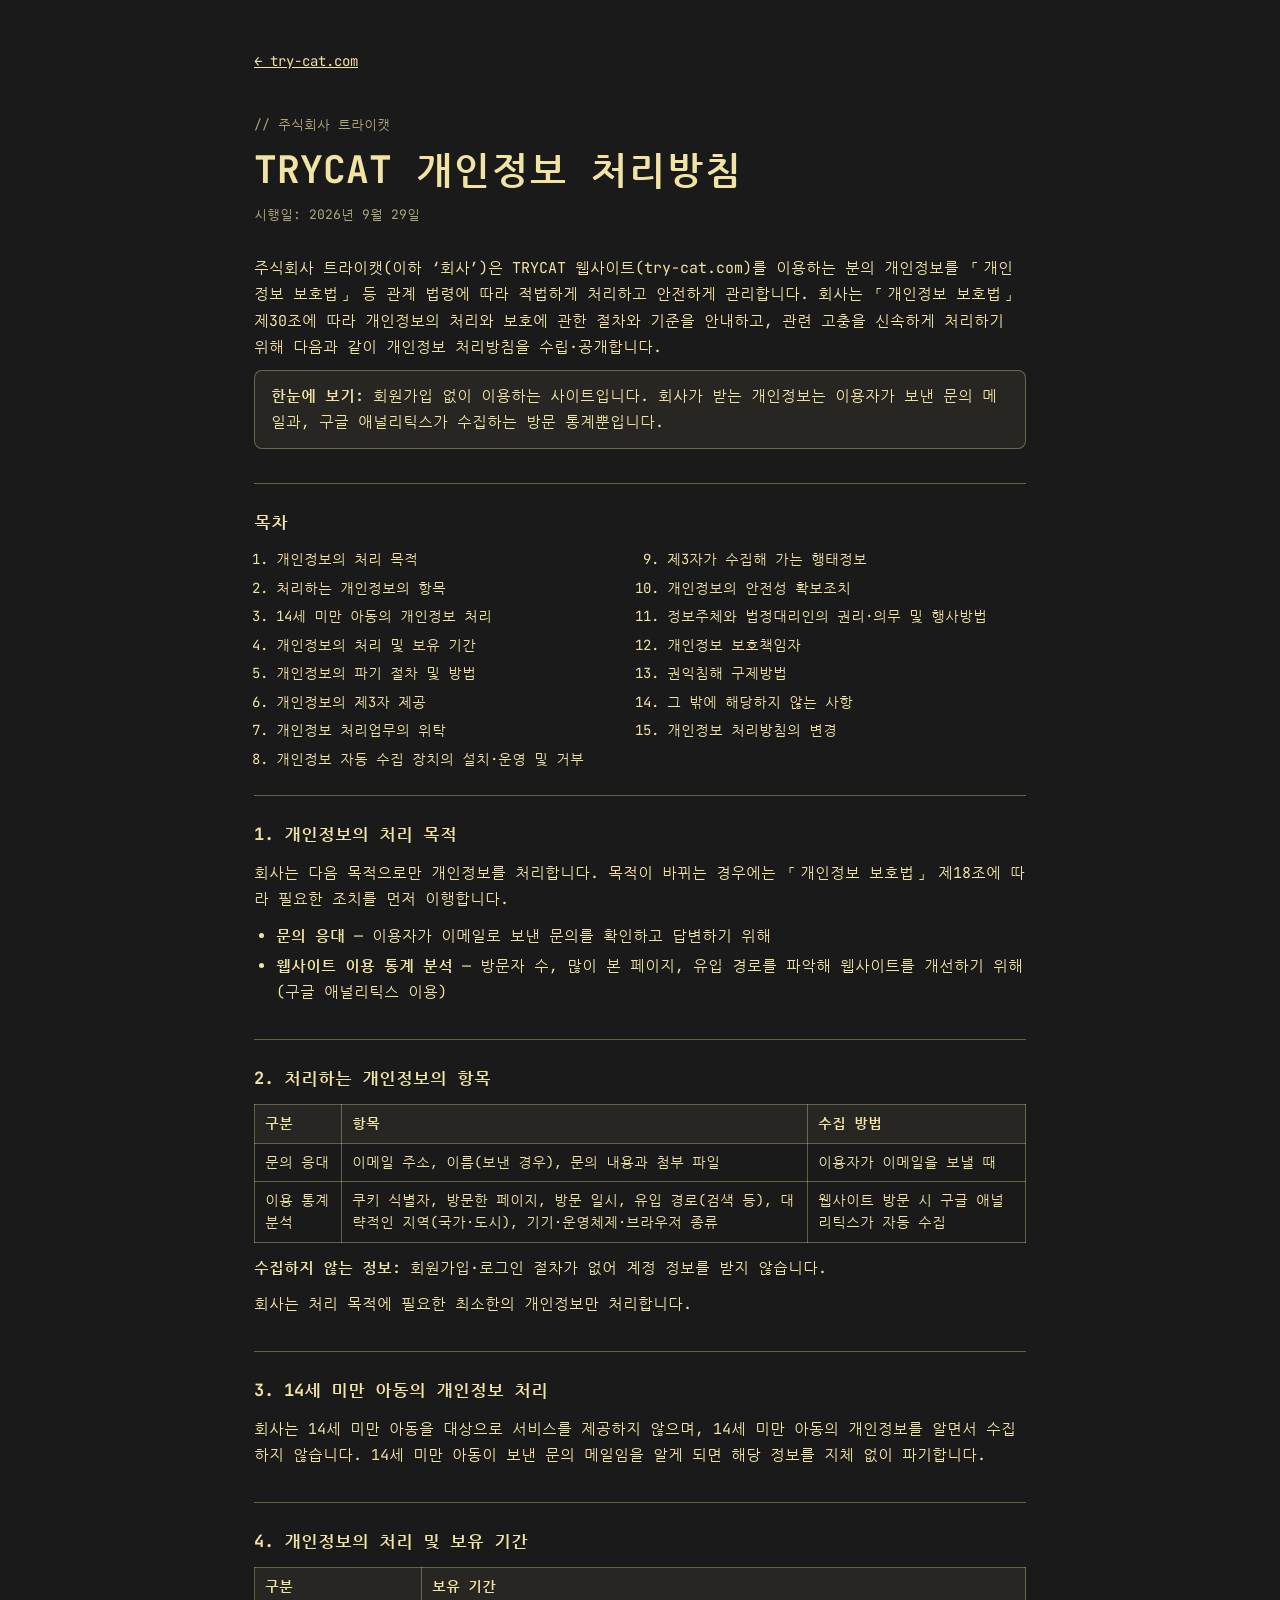
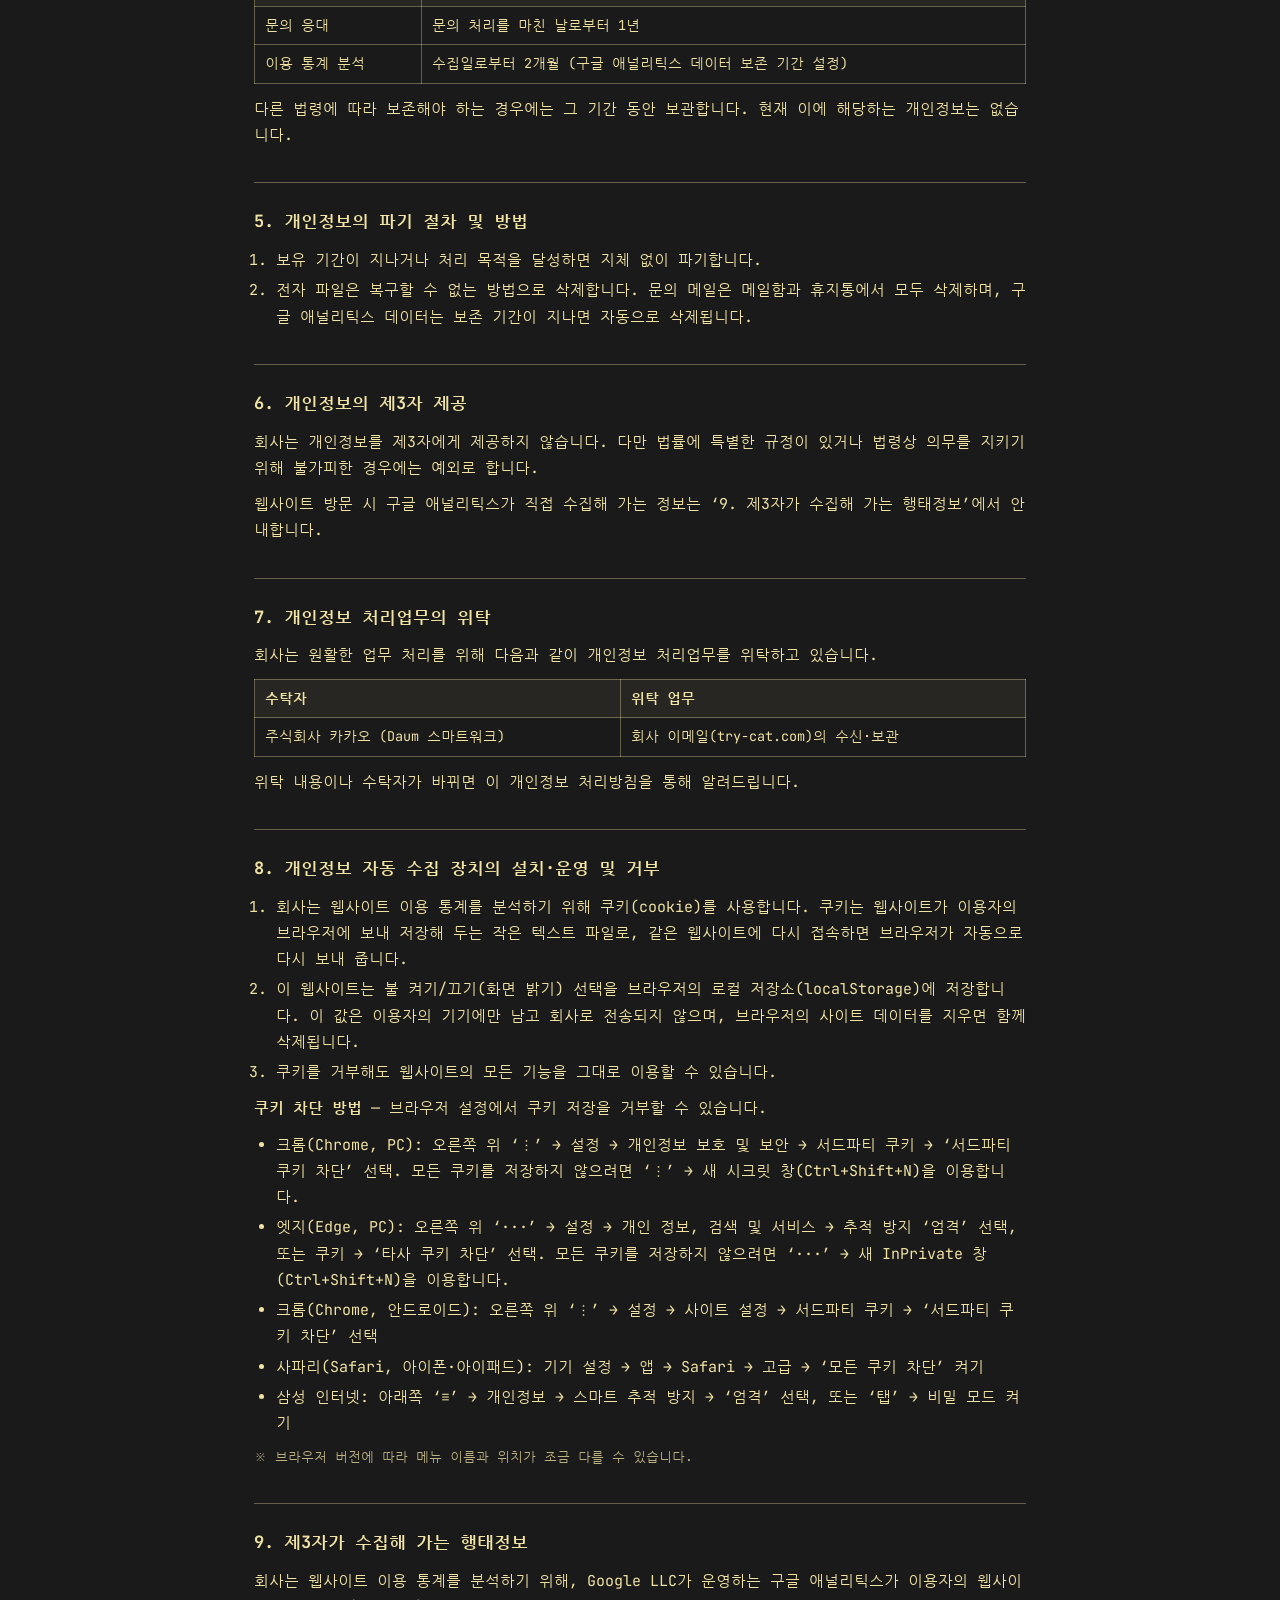
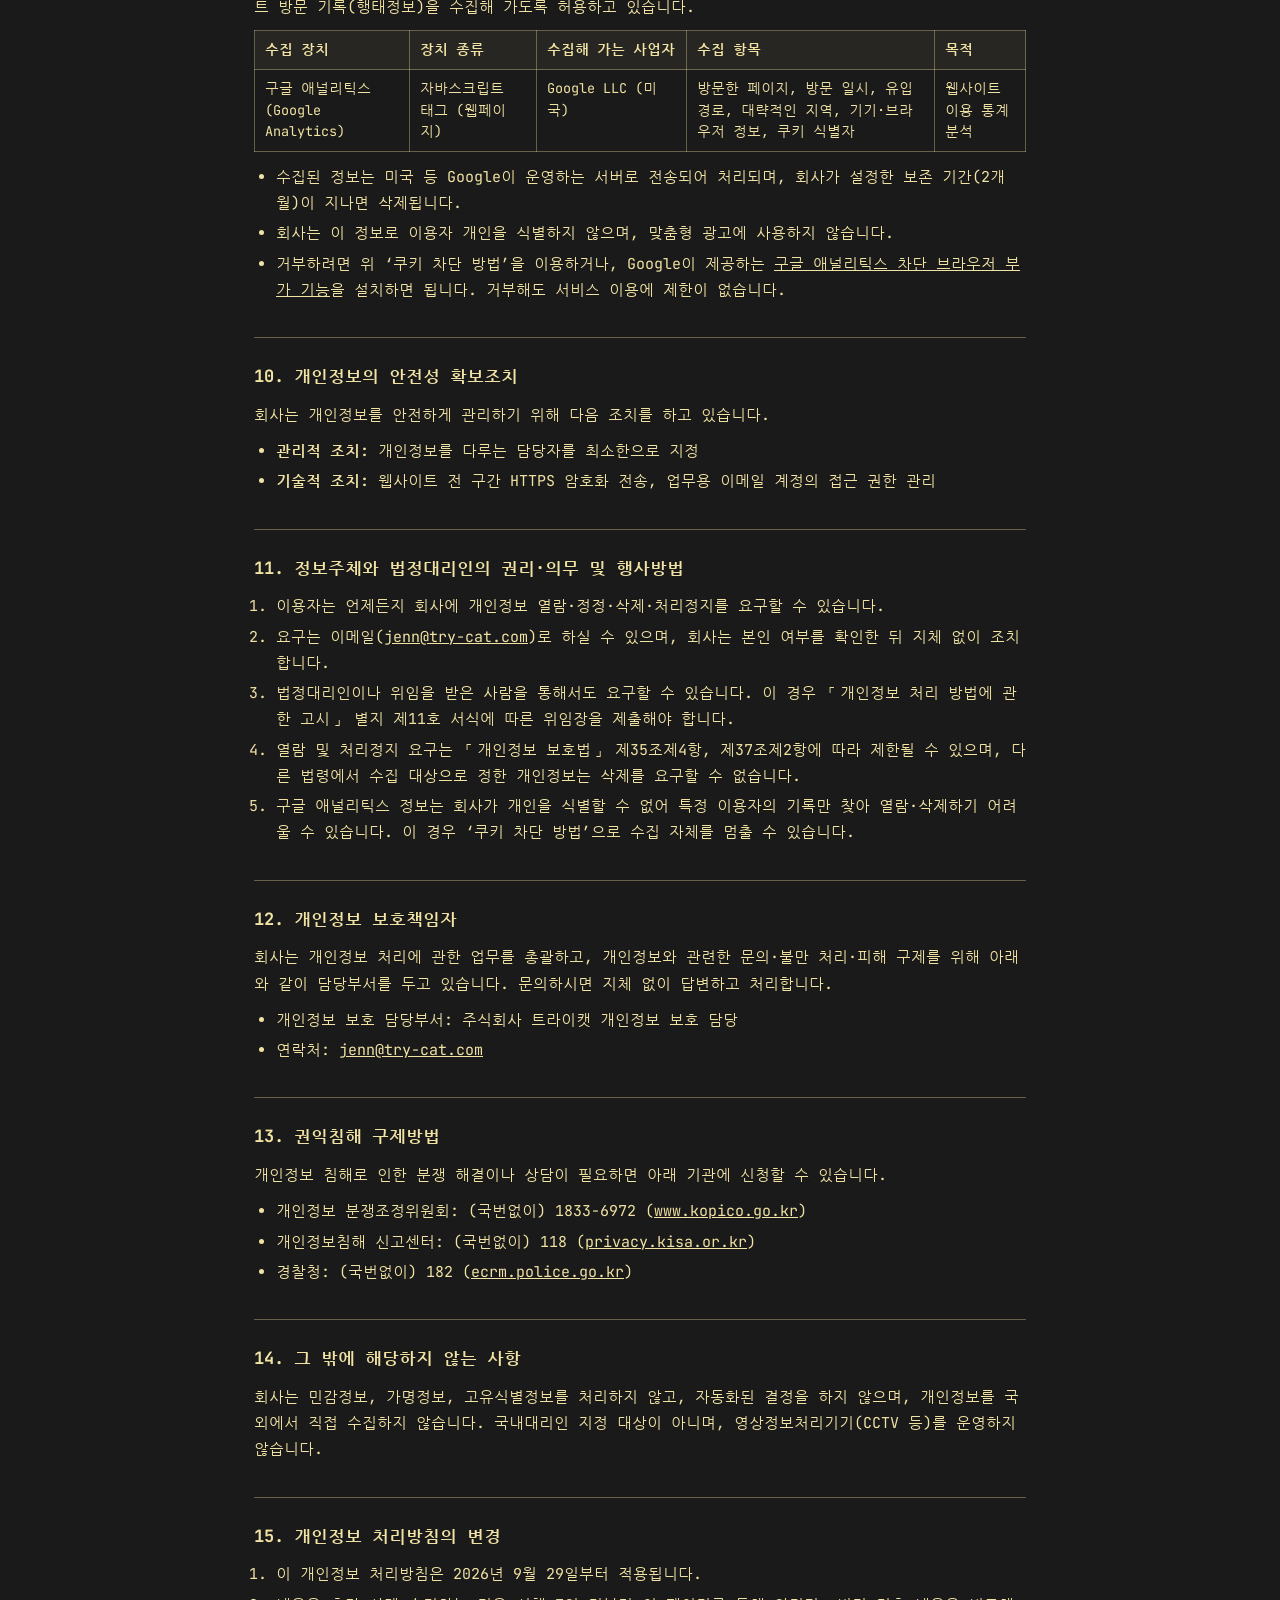
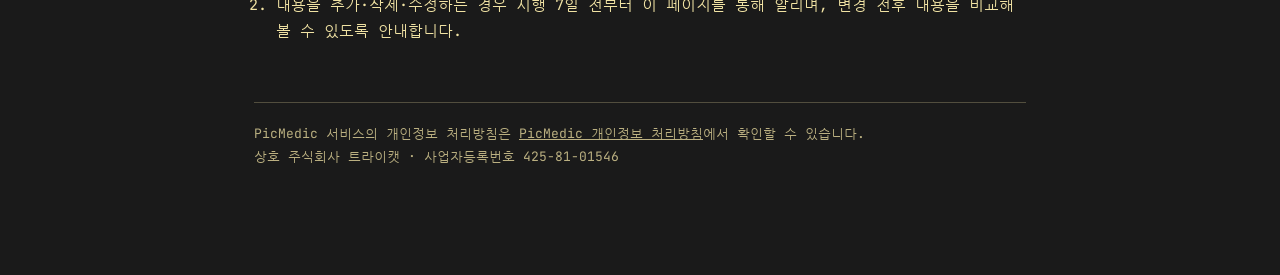
==== privacy_policy.html @ a6de3b91 "Add privacy policy page following the 2026 PIPC guideline - privacy_policy.html: purposes, items, re" ====
<!doctype html>
<html lang="ko" data-theme="dark">
<head>
<meta charset="utf-8">
<meta name="viewport" content="width=device-width, initial-scale=1, viewport-fit=cover">
<title>TRYCAT 개인정보 처리방침</title>
<meta name="description" content="주식회사 트라이캣(TRYCAT) 웹사이트 개인정보 처리방침 — 문의 메일과 구글 애널리틱스 방문 통계만 처리합니다.">
<link rel="canonical" href="https://try-cat.com/privacy_policy.html">
<meta name="theme-color" content="#1A1A1A">
<link rel="icon" href="favicon.svg" type="image/svg+xml">
<link rel="apple-touch-icon" href="apple-touch-icon.png">
<link rel="stylesheet" href="https://fonts.googleapis.com/css2?family=JetBrains+Mono:wght@400;700&amp;family=Nanum+Gothic+Coding:wght@400;700&amp;display=swap">
<script>try{var t=localStorage.getItem('trycat-theme');if(t==='light'||t==='dark')document.documentElement.setAttribute('data-theme',t)}catch(e){}</script>
<style>
:root{--ground:#1A1A1A;--ink:#F1E3A4;--line:rgba(241,227,164,.35);--card:rgba(241,227,164,.06)}
[data-theme="light"]{--ground:#F1E3A4;--ink:#1A1A1A;--line:rgba(26,26,26,.3);--card:rgba(26,26,26,.06)}
*{box-sizing:border-box}
html{background:var(--ground);-webkit-text-size-adjust:100%}
body{margin:0;background:var(--ground);color:var(--ink);font-family:'JetBrains Mono','Nanum Gothic Coding',ui-monospace,Menlo,Consolas,monospace;font-size:15px;line-height:1.75}
a{color:inherit}
:focus-visible{outline:3px solid currentColor;outline-offset:4px;border-radius:4px}
.wrap{max-width:820px;margin:0 auto;padding:48px 24px 96px}
.back{font-size:14px}
.eyebrow{margin:40px 0 8px;font-size:13px;opacity:.7}
h1{margin:0;font-size:clamp(26px,5vw,38px);line-height:1.3}
.updated{margin:10px 0 0;font-size:13px;opacity:.7}
section,.toc{border-top:1px solid var(--line);padding:24px 0;scroll-margin-top:16px}
.intro{border-top:none;padding-top:28px}
h2{margin:0 0 10px;font-size:17px}
p{margin:0 0 10px}
ul,ol{margin:0 0 10px;padding-left:22px}
li{margin-bottom:4px}
.summary{background:var(--card);border:1px solid var(--line);border-radius:8px;padding:12px 16px}
.note{font-size:13px;opacity:.75}
.toc ol{margin:0;columns:2;column-gap:32px}
.toc li{break-inside:avoid;font-size:14px}
.toc a{text-decoration:none}
.toc a:hover,.toc a:focus-visible{text-decoration:underline}
.tablewrap{overflow-x:auto;margin:0 0 12px}
table{width:100%;border-collapse:collapse;font-size:13.5px;line-height:1.6}
th,td{border:1px solid var(--line);padding:8px 10px;text-align:left;vertical-align:top}
th{background:var(--card);white-space:nowrap}
.foot{margin-top:24px;border-top:1px solid var(--line);padding-top:20px;font-size:13px;opacity:.75}
@media (max-width:600px){.toc ol{columns:1}body{font-size:14px}}
</style>
</head>
<body>
<main class="wrap">
<a class="back" href="./">← try-cat.com</a>
<p class="eyebrow">// 주식회사 트라이캣</p>
<h1>TRYCAT 개인정보 처리방침</h1>
<p class="updated">시행일: 2026년 9월 29일</p>
<section class="intro">
  <p>주식회사 트라이캣(이하 ‘회사’)은 TRYCAT 웹사이트(try-cat.com)를 이용하는 분의 개인정보를 「개인정보 보호법」 등 관계 법령에 따라 적법하게 처리하고 안전하게 관리합니다. 회사는 「개인정보 보호법」 제30조에 따라 개인정보의 처리와 보호에 관한 절차와 기준을 안내하고, 관련 고충을 신속하게 처리하기 위해 다음과 같이 개인정보 처리방침을 수립·공개합니다.</p>
  <p class="summary"><strong>한눈에 보기:</strong> 회원가입 없이 이용하는 사이트입니다. 회사가 받는 개인정보는 이용자가 보낸 문의 메일과, 구글 애널리틱스가 수집하는 방문 통계뿐입니다.</p>
</section>
<nav class="toc" aria-label="목차">
  <h2>목차</h2>
  <ol>
    <li><a href="#s1">개인정보의 처리 목적</a></li>
    <li><a href="#s2">처리하는 개인정보의 항목</a></li>
    <li><a href="#s3">14세 미만 아동의 개인정보 처리</a></li>
    <li><a href="#s4">개인정보의 처리 및 보유 기간</a></li>
    <li><a href="#s5">개인정보의 파기 절차 및 방법</a></li>
    <li><a href="#s6">개인정보의 제3자 제공</a></li>
    <li><a href="#s7">개인정보 처리업무의 위탁</a></li>
    <li><a href="#s8">개인정보 자동 수집 장치의 설치·운영 및 거부</a></li>
    <li><a href="#s9">제3자가 수집해 가는 행태정보</a></li>
    <li><a href="#s10">개인정보의 안전성 확보조치</a></li>
    <li><a href="#s11">정보주체와 법정대리인의 권리·의무 및 행사방법</a></li>
    <li><a href="#s12">개인정보 보호책임자</a></li>
    <li><a href="#s13">권익침해 구제방법</a></li>
    <li><a href="#s14">그 밖에 해당하지 않는 사항</a></li>
    <li><a href="#s15">개인정보 처리방침의 변경</a></li>
  </ol>
</nav>
<section id="s1">
  <h2>1. 개인정보의 처리 목적</h2>
  <p>회사는 다음 목적으로만 개인정보를 처리합니다. 목적이 바뀌는 경우에는 「개인정보 보호법」 제18조에 따라 필요한 조치를 먼저 이행합니다.</p>
  <ul>
    <li><strong>문의 응대</strong> — 이용자가 이메일로 보낸 문의를 확인하고 답변하기 위해</li>
    <li><strong>웹사이트 이용 통계 분석</strong> — 방문자 수, 많이 본 페이지, 유입 경로를 파악해 웹사이트를 개선하기 위해 (구글 애널리틱스 이용)</li>
  </ul>
</section>
<section id="s2">
  <h2>2. 처리하는 개인정보의 항목</h2>
  <div class="tablewrap"><table>
    <thead><tr><th>구분</th><th>항목</th><th>수집 방법</th></tr></thead>
    <tbody>
      <tr><td>문의 응대</td><td>이메일 주소, 이름(보낸 경우), 문의 내용과 첨부 파일</td><td>이용자가 이메일을 보낼 때</td></tr>
      <tr><td>이용 통계 분석</td><td>쿠키 식별자, 방문한 페이지, 방문 일시, 유입 경로(검색 등), 대략적인 지역(국가·도시), 기기·운영체제·브라우저 종류</td><td>웹사이트 방문 시 구글 애널리틱스가 자동 수집</td></tr>
    </tbody>
  </table></div>
  <p><strong>수집하지 않는 정보:</strong> 회원가입·로그인 절차가 없어 계정 정보를 받지 않습니다.</p>
  <p>회사는 처리 목적에 필요한 최소한의 개인정보만 처리합니다.</p>
</section>
<section id="s3">
  <h2>3. 14세 미만 아동의 개인정보 처리</h2>
  <p>회사는 14세 미만 아동을 대상으로 서비스를 제공하지 않으며, 14세 미만 아동의 개인정보를 알면서 수집하지 않습니다. 14세 미만 아동이 보낸 문의 메일임을 알게 되면 해당 정보를 지체 없이 파기합니다.</p>
</section>
<section id="s4">
  <h2>4. 개인정보의 처리 및 보유 기간</h2>
  <div class="tablewrap"><table>
    <thead><tr><th>구분</th><th>보유 기간</th></tr></thead>
    <tbody>
      <tr><td>문의 응대</td><td>문의 처리를 마친 날로부터 1년</td></tr>
      <tr><td>이용 통계 분석</td><td>수집일로부터 2개월 (구글 애널리틱스 데이터 보존 기간 설정)</td></tr>
    </tbody>
  </table></div>
  <p>다른 법령에 따라 보존해야 하는 경우에는 그 기간 동안 보관합니다. 현재 이에 해당하는 개인정보는 없습니다.</p>
</section>
<section id="s5">
  <h2>5. 개인정보의 파기 절차 및 방법</h2>
  <ol>
    <li>보유 기간이 지나거나 처리 목적을 달성하면 지체 없이 파기합니다.</li>
    <li>전자 파일은 복구할 수 없는 방법으로 삭제합니다. 문의 메일은 메일함과 휴지통에서 모두 삭제하며, 구글 애널리틱스 데이터는 보존 기간이 지나면 자동으로 삭제됩니다.</li>
  </ol>
</section>
<section id="s6">
  <h2>6. 개인정보의 제3자 제공</h2>
  <p>회사는 개인정보를 제3자에게 제공하지 않습니다. 다만 법률에 특별한 규정이 있거나 법령상 의무를 지키기 위해 불가피한 경우에는 예외로 합니다.</p>
  <p>웹사이트 방문 시 구글 애널리틱스가 직접 수집해 가는 정보는 ‘9. 제3자가 수집해 가는 행태정보’에서 안내합니다.</p>
</section>
<section id="s7">
  <h2>7. 개인정보 처리업무의 위탁</h2>
  <p>회사는 원활한 업무 처리를 위해 다음과 같이 개인정보 처리업무를 위탁하고 있습니다.</p>
  <div class="tablewrap"><table>
    <thead><tr><th>수탁자</th><th>위탁 업무</th></tr></thead>
    <tbody>
      <tr><td>주식회사 카카오 (Daum 스마트워크)</td><td>회사 이메일(try-cat.com)의 수신·보관</td></tr>
    </tbody>
  </table></div>
  <p>위탁 내용이나 수탁자가 바뀌면 이 개인정보 처리방침을 통해 알려드립니다.</p>
</section>
<section id="s8">
  <h2>8. 개인정보 자동 수집 장치의 설치·운영 및 거부</h2>
  <ol>
    <li>회사는 웹사이트 이용 통계를 분석하기 위해 쿠키(cookie)를 사용합니다. 쿠키는 웹사이트가 이용자의 브라우저에 보내 저장해 두는 작은 텍스트 파일로, 같은 웹사이트에 다시 접속하면 브라우저가 자동으로 다시 보내 줍니다.</li>
    <li>이 웹사이트는 불 켜기/끄기(화면 밝기) 선택을 브라우저의 로컬 저장소(localStorage)에 저장합니다. 이 값은 이용자의 기기에만 남고 회사로 전송되지 않으며, 브라우저의 사이트 데이터를 지우면 함께 삭제됩니다.</li>
    <li>쿠키를 거부해도 웹사이트의 모든 기능을 그대로 이용할 수 있습니다.</li>
  </ol>
  <p><strong>쿠키 차단 방법</strong> — 브라우저 설정에서 쿠키 저장을 거부할 수 있습니다.</p>
  <ul>
    <li>크롬(Chrome, PC): 오른쪽 위 ‘⋮’ → 설정 → 개인정보 보호 및 보안 → 서드파티 쿠키 → ‘서드파티 쿠키 차단’ 선택. 모든 쿠키를 저장하지 않으려면 ‘⋮’ → 새 시크릿 창(Ctrl+Shift+N)을 이용합니다.</li>
    <li>엣지(Edge, PC): 오른쪽 위 ‘···’ → 설정 → 개인 정보, 검색 및 서비스 → 추적 방지 ‘엄격’ 선택, 또는 쿠키 → ‘타사 쿠키 차단’ 선택. 모든 쿠키를 저장하지 않으려면 ‘···’ → 새 InPrivate 창(Ctrl+Shift+N)을 이용합니다.</li>
    <li>크롬(Chrome, 안드로이드): 오른쪽 위 ‘⋮’ → 설정 → 사이트 설정 → 서드파티 쿠키 → ‘서드파티 쿠키 차단’ 선택</li>
    <li>사파리(Safari, 아이폰·아이패드): 기기 설정 → 앱 → Safari → 고급 → ‘모든 쿠키 차단’ 켜기</li>
    <li>삼성 인터넷: 아래쪽 ‘≡’ → 개인정보 → 스마트 추적 방지 → ‘엄격’ 선택, 또는 ‘탭’ → 비밀 모드 켜기</li>
  </ul>
  <p class="note">※ 브라우저 버전에 따라 메뉴 이름과 위치가 조금 다를 수 있습니다.</p>
</section>
<section id="s9">
  <h2>9. 제3자가 수집해 가는 행태정보</h2>
  <p>회사는 웹사이트 이용 통계를 분석하기 위해, Google LLC가 운영하는 구글 애널리틱스가 이용자의 웹사이트 방문 기록(행태정보)을 수집해 가도록 허용하고 있습니다.</p>
  <div class="tablewrap"><table>
    <thead><tr><th>수집 장치</th><th>장치 종류</th><th>수집해 가는 사업자</th><th>수집 항목</th><th>목적</th></tr></thead>
    <tbody>
      <tr><td>구글 애널리틱스 (Google Analytics)</td><td>자바스크립트 태그 (웹페이지)</td><td>Google LLC (미국)</td><td>방문한 페이지, 방문 일시, 유입 경로, 대략적인 지역, 기기·브라우저 정보, 쿠키 식별자</td><td>웹사이트 이용 통계 분석</td></tr>
    </tbody>
  </table></div>
  <ul>
    <li>수집된 정보는 미국 등 Google이 운영하는 서버로 전송되어 처리되며, 회사가 설정한 보존 기간(2개월)이 지나면 삭제됩니다.</li>
    <li>회사는 이 정보로 이용자 개인을 식별하지 않으며, 맞춤형 광고에 사용하지 않습니다.</li>
    <li>거부하려면 위 ‘쿠키 차단 방법’을 이용하거나, Google이 제공하는 <a href="https://tools.google.com/dlpage/gaoptout" rel="noopener">구글 애널리틱스 차단 브라우저 부가 기능</a>을 설치하면 됩니다. 거부해도 서비스 이용에 제한이 없습니다.</li>
  </ul>
</section>
<section id="s10">
  <h2>10. 개인정보의 안전성 확보조치</h2>
  <p>회사는 개인정보를 안전하게 관리하기 위해 다음 조치를 하고 있습니다.</p>
  <ul>
    <li><strong>관리적 조치:</strong> 개인정보를 다루는 담당자를 최소한으로 지정</li>
    <li><strong>기술적 조치:</strong> 웹사이트 전 구간 HTTPS 암호화 전송, 업무용 이메일 계정의 접근 권한 관리</li>
  </ul>
</section>
<section id="s11">
  <h2>11. 정보주체와 법정대리인의 권리·의무 및 행사방법</h2>
  <ol>
    <li>이용자는 언제든지 회사에 개인정보 열람·정정·삭제·처리정지를 요구할 수 있습니다.</li>
    <li>요구는 이메일(<a href="mailto:jenn@try-cat.com">jenn@try-cat.com</a>)로 하실 수 있으며, 회사는 본인 여부를 확인한 뒤 지체 없이 조치합니다.</li>
    <li>법정대리인이나 위임을 받은 사람을 통해서도 요구할 수 있습니다. 이 경우 「개인정보 처리 방법에 관한 고시」 별지 제11호 서식에 따른 위임장을 제출해야 합니다.</li>
    <li>열람 및 처리정지 요구는 「개인정보 보호법」 제35조제4항, 제37조제2항에 따라 제한될 수 있으며, 다른 법령에서 수집 대상으로 정한 개인정보는 삭제를 요구할 수 없습니다.</li>
    <li>구글 애널리틱스 정보는 회사가 개인을 식별할 수 없어 특정 이용자의 기록만 찾아 열람·삭제하기 어려울 수 있습니다. 이 경우 ‘쿠키 차단 방법’으로 수집 자체를 멈출 수 있습니다.</li>
  </ol>
</section>
<section id="s12">
  <h2>12. 개인정보 보호책임자</h2>
  <p>회사는 개인정보 처리에 관한 업무를 총괄하고, 개인정보와 관련한 문의·불만 처리·피해 구제를 위해 아래와 같이 담당부서를 두고 있습니다. 문의하시면 지체 없이 답변하고 처리합니다.</p>
  <ul>
    <li>개인정보 보호 담당부서: 주식회사 트라이캣 개인정보 보호 담당</li>
    <li>연락처: <a href="mailto:jenn@try-cat.com">jenn@try-cat.com</a></li>
  </ul>
</section>
<section id="s13">
  <h2>13. 권익침해 구제방법</h2>
  <p>개인정보 침해로 인한 분쟁 해결이나 상담이 필요하면 아래 기관에 신청할 수 있습니다.</p>
  <ul>
    <li>개인정보 분쟁조정위원회: (국번없이) 1833-6972 (<a href="https://www.kopico.go.kr" rel="noopener">www.kopico.go.kr</a>)</li>
    <li>개인정보침해 신고센터: (국번없이) 118 (<a href="https://privacy.kisa.or.kr" rel="noopener">privacy.kisa.or.kr</a>)</li>
    <li>경찰청: (국번없이) 182 (<a href="https://ecrm.police.go.kr" rel="noopener">ecrm.police.go.kr</a>)</li>
  </ul>
</section>
<section id="s14">
  <h2>14. 그 밖에 해당하지 않는 사항</h2>
  <p>회사는 민감정보, 가명정보, 고유식별정보를 처리하지 않고, 자동화된 결정을 하지 않으며, 개인정보를 국외에서 직접 수집하지 않습니다. 국내대리인 지정 대상이 아니며, 영상정보처리기기(CCTV 등)를 운영하지 않습니다.</p>
</section>
<section id="s15">
  <h2>15. 개인정보 처리방침의 변경</h2>
  <ol>
    <li>이 개인정보 처리방침은 2026년 9월 29일부터 적용됩니다.</li>
    <li>내용을 추가·삭제·수정하는 경우 시행 7일 전부터 이 페이지를 통해 알리며, 변경 전후 내용을 비교해 볼 수 있도록 안내합니다.</li>
  </ol>
</section>
<p class="foot">PicMedic 서비스의 개인정보 처리방침은 <a href="https://picmedic.try-cat.com/privacy-policy.html">PicMedic 개인정보 처리방침</a>에서 확인할 수 있습니다.<br>상호 주식회사 트라이캣 · 사업자등록번호 425-81-01546</p>
</main>
<script src="config.js"></script>
<script>
(function(){var S=window.SITE||{};if(!S.gaId)return;var g=document.createElement('script');g.async=true;g.src='https://www.googletagmanager.com/gtag/js?id='+encodeURIComponent(S.gaId);document.head.appendChild(g);window.dataLayer=window.dataLayer||[];window.gtag=function(){dataLayer.push(arguments)};gtag('js',new Date());gtag('config',S.gaId);})();
</script>
</body>
</html>
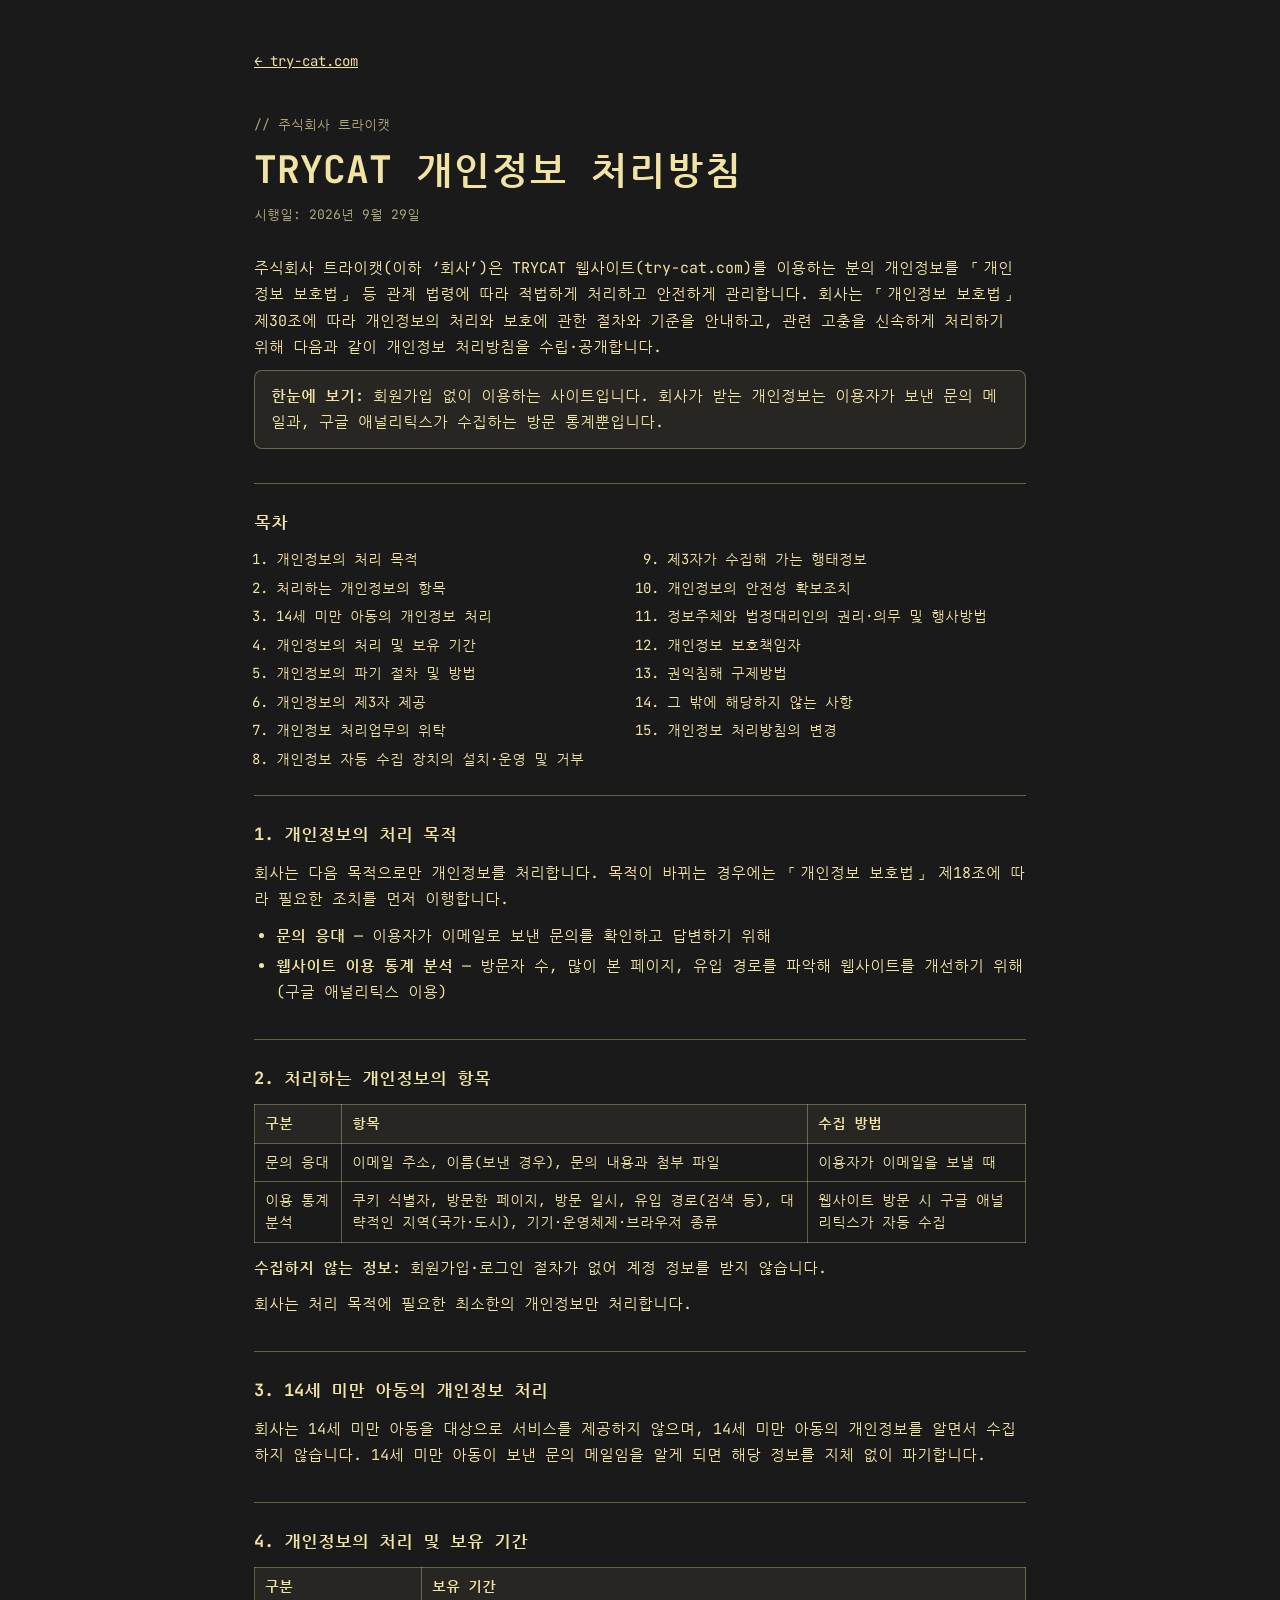
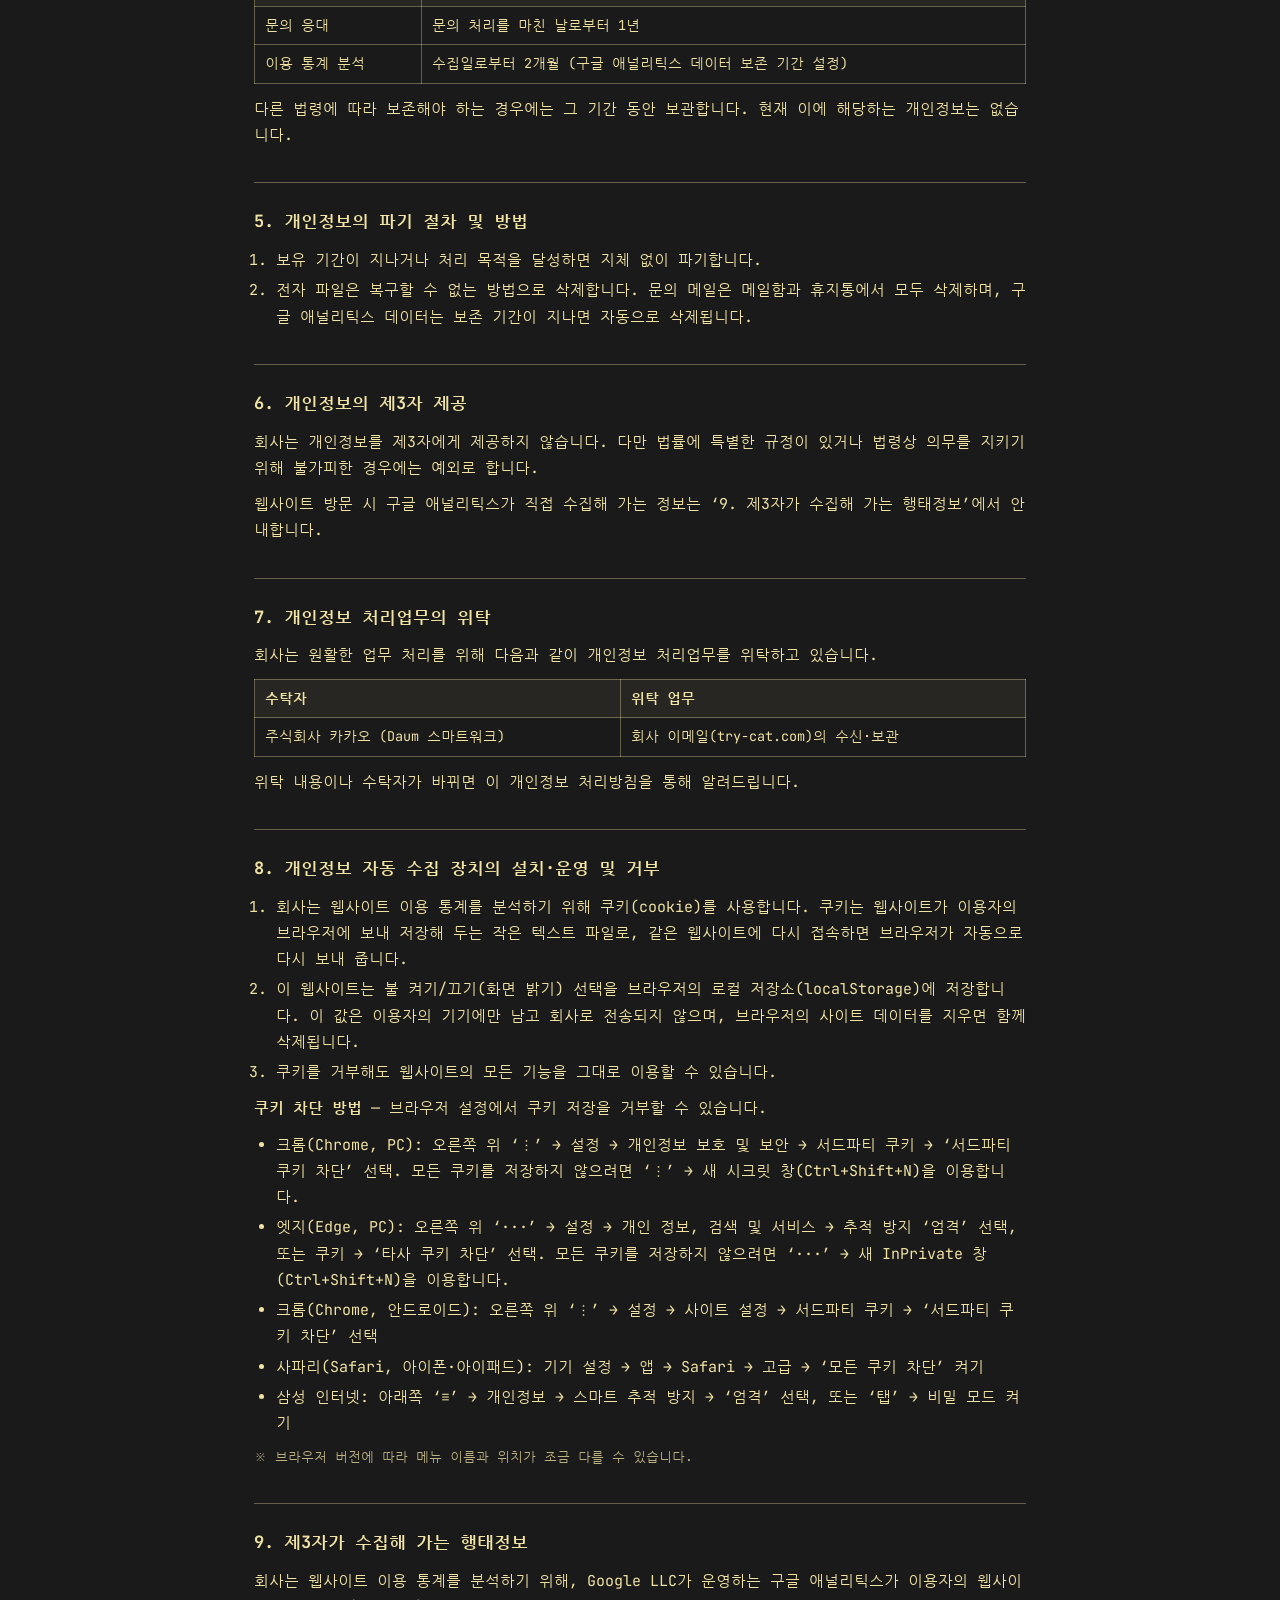
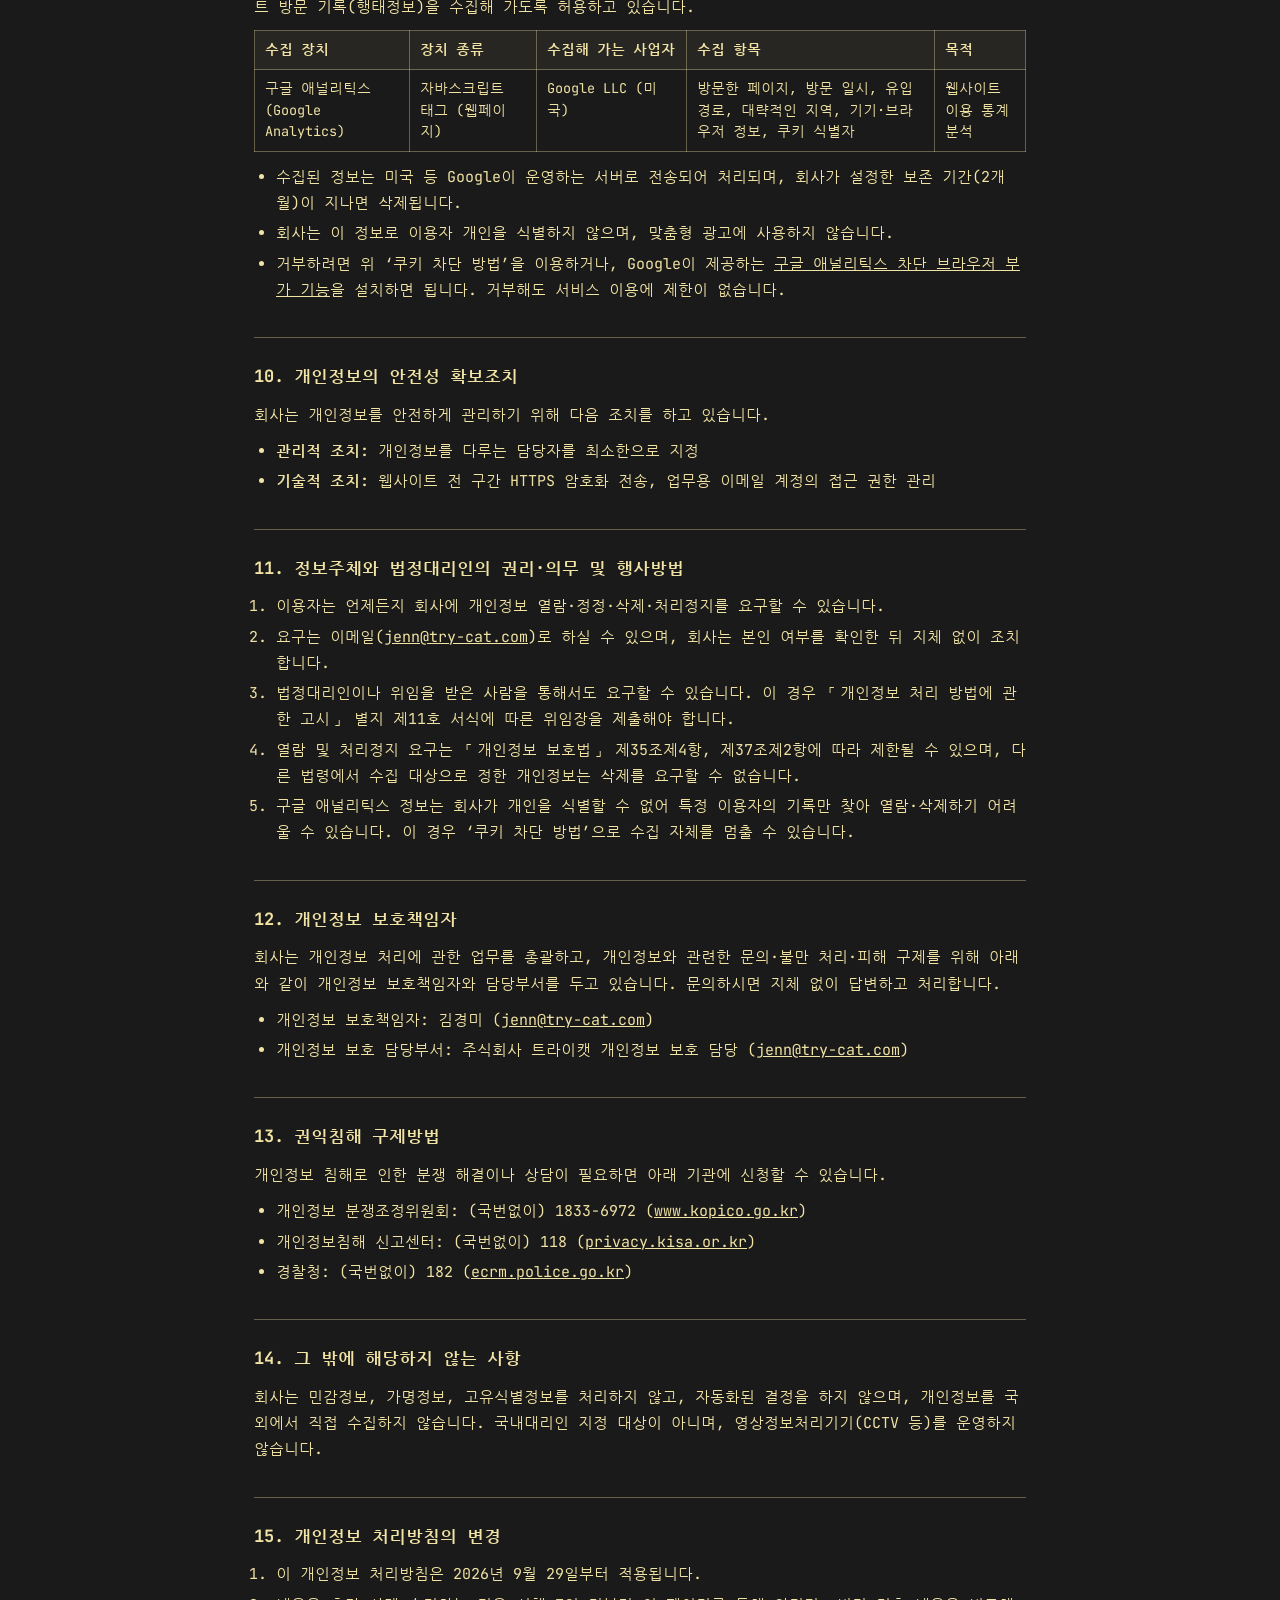
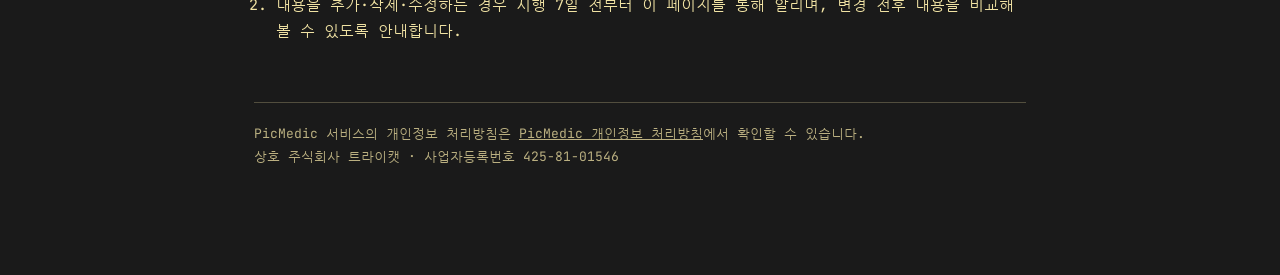
==== commit 5a30a864: "Name Kyungmi Kim (김경미) as privacy officer in the privacy policy Co-Authored-By: Claude Opus 5.5 <nor" ====
--- a/privacy_policy.html
+++ b/privacy_policy.html
@@ -184,10 +184,10 @@
 </section>
 <section id="s12">
   <h2>12. 개인정보 보호책임자</h2>
-  <p>회사는 개인정보 처리에 관한 업무를 총괄하고, 개인정보와 관련한 문의·불만 처리·피해 구제를 위해 아래와 같이 담당부서를 두고 있습니다. 문의하시면 지체 없이 답변하고 처리합니다.</p>
-  <ul>
-    <li>개인정보 보호 담당부서: 주식회사 트라이캣 개인정보 보호 담당</li>
-    <li>연락처: <a href="mailto:jenn@try-cat.com">jenn@try-cat.com</a></li>
+  <p>회사는 개인정보 처리에 관한 업무를 총괄하고, 개인정보와 관련한 문의·불만 처리·피해 구제를 위해 아래와 같이 개인정보 보호책임자와 담당부서를 두고 있습니다. 문의하시면 지체 없이 답변하고 처리합니다.</p>
+  <ul>
+    <li>개인정보 보호책임자: 김경미 (<a href="mailto:jenn@try-cat.com">jenn@try-cat.com</a>)</li>
+    <li>개인정보 보호 담당부서: 주식회사 트라이캣 개인정보 보호 담당 (<a href="mailto:jenn@try-cat.com">jenn@try-cat.com</a>)</li>
   </ul>
 </section>
 <section id="s13">
